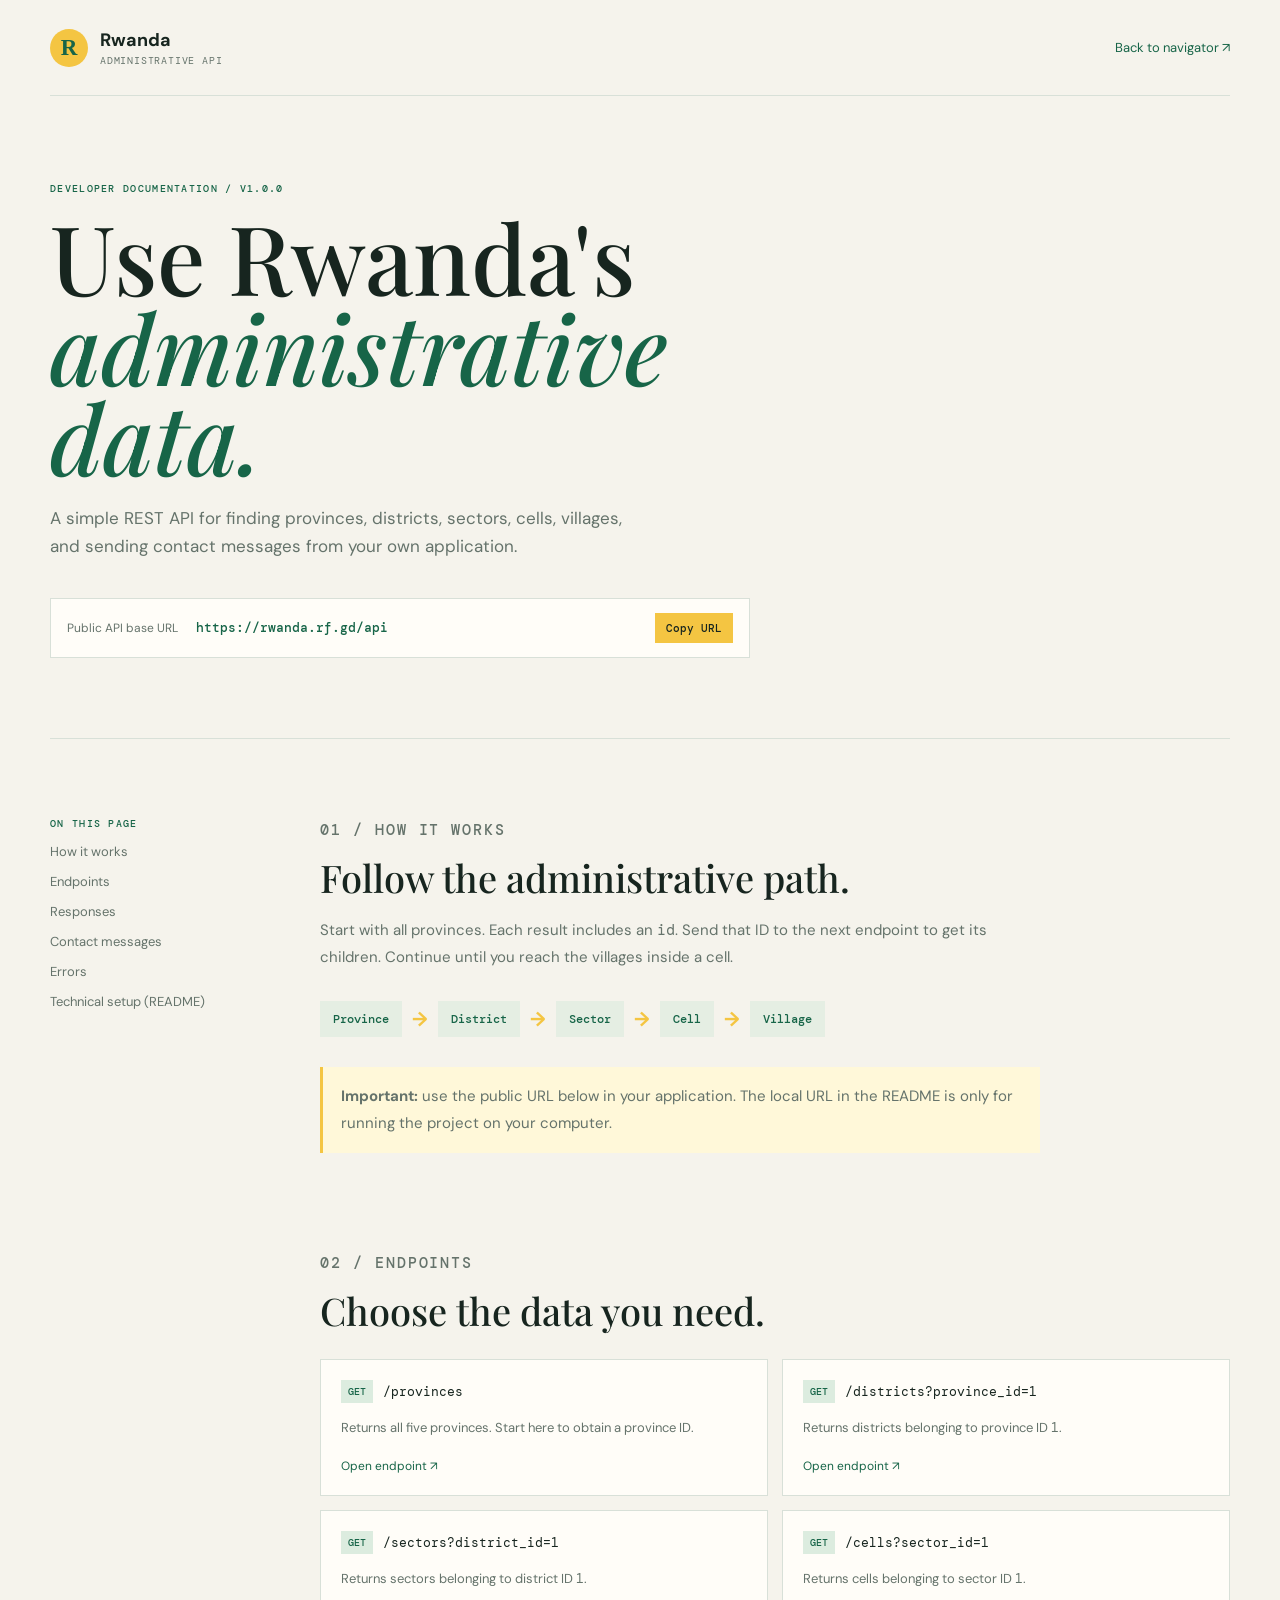
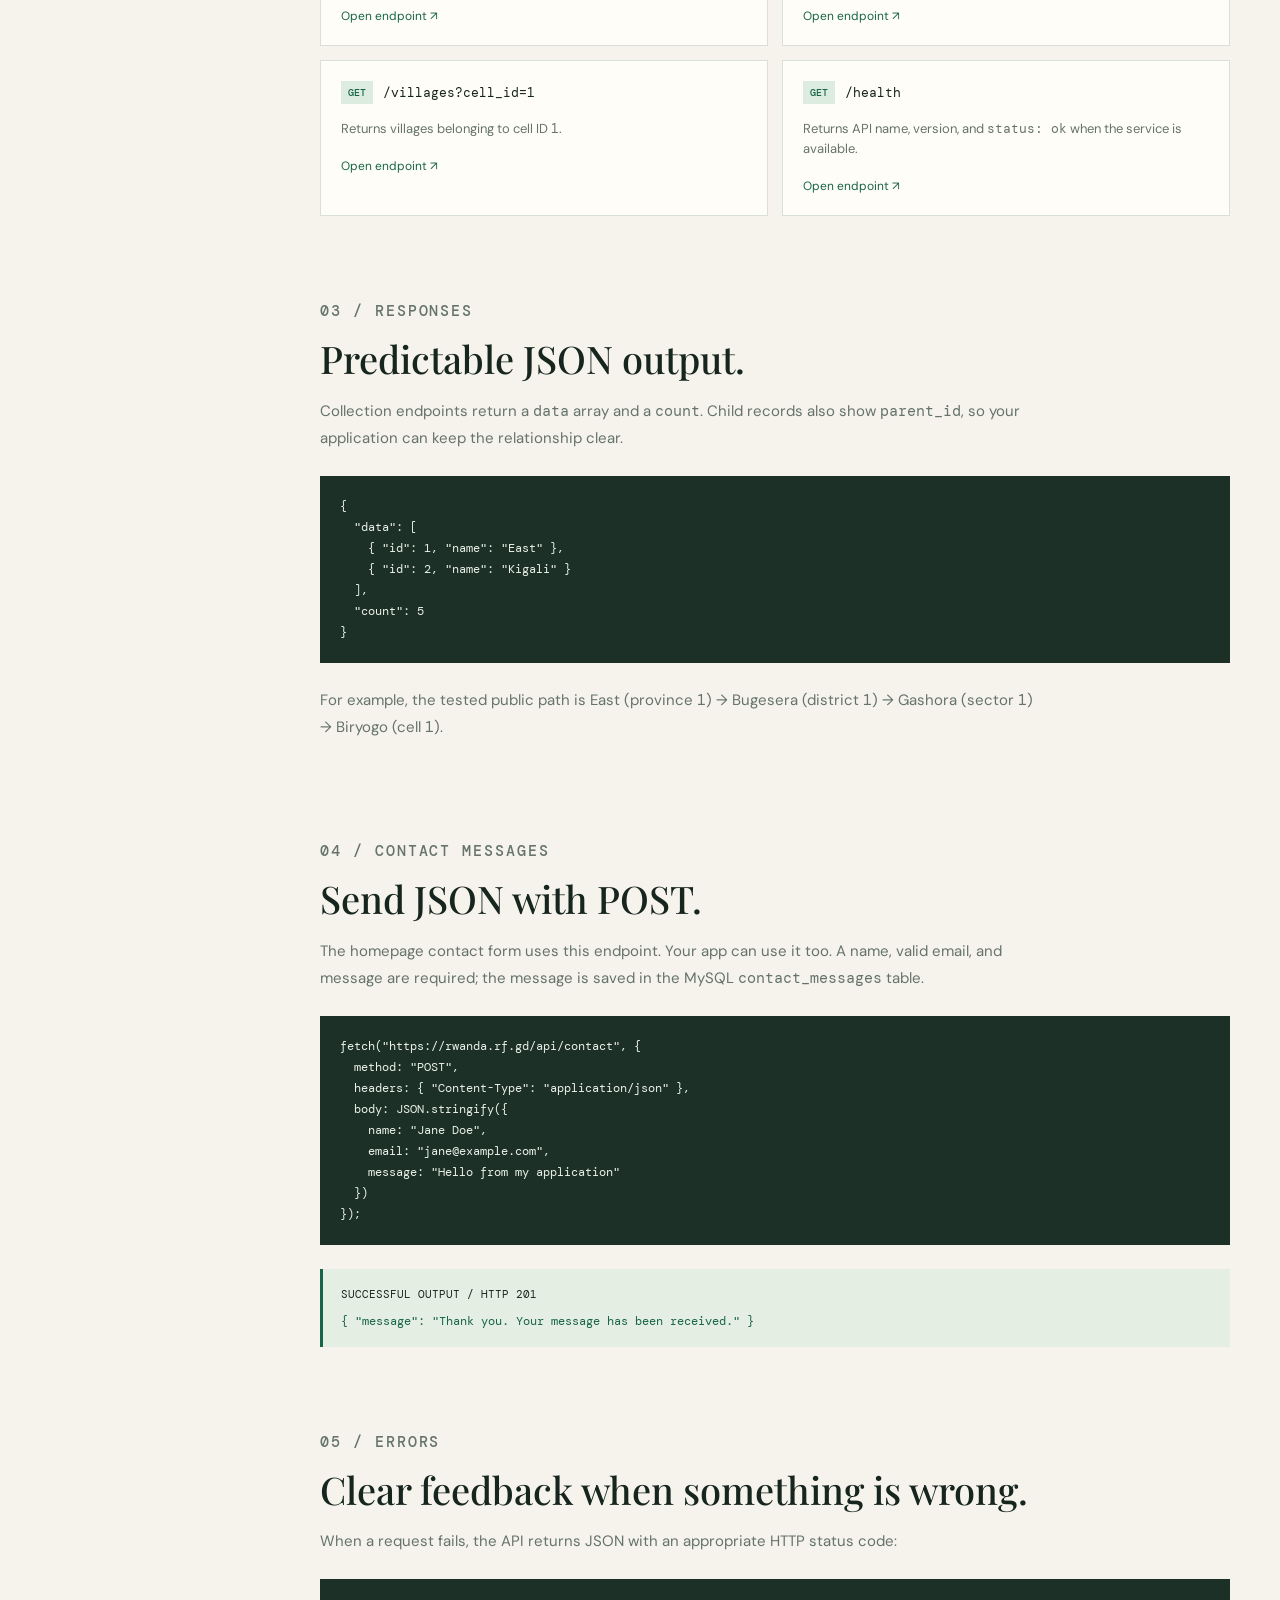
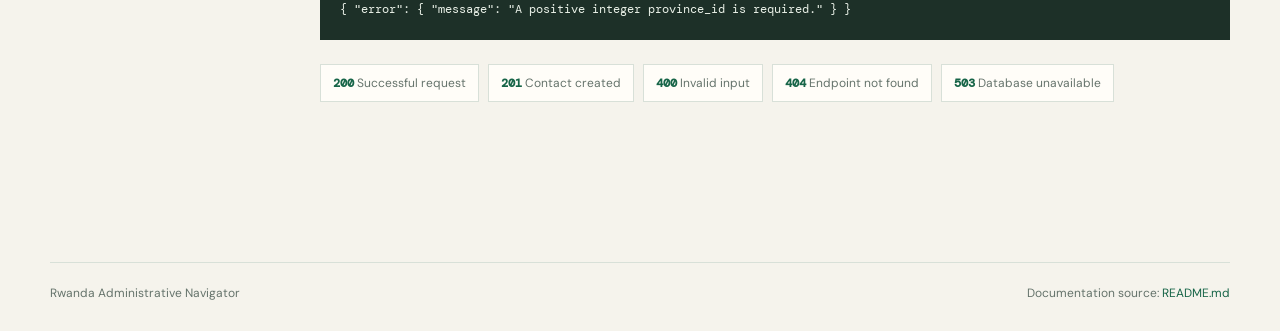
==== doc/index.html @ b4470b55 "adding documentantion" ====
<!doctype html>
<html lang="en">
  <head>
    <meta charset="UTF-8" />
    <meta name="viewport" content="width=device-width, initial-scale=1.0" />
    <meta name="description" content="Developer documentation for the Rwanda Administrative API." />
    <title>Rwanda Administrative API | Documentation</title>
    <link rel="stylesheet" href="docs.css" />
  </head>
  <body>
    <header class="site-header">
      <a class="brand" href="../index.html"><span class="brand-mark">R</span><span><strong>Rwanda</strong><small>Administrative API</small></span></a>
      <a class="back-link" href="../index.html">Back to navigator <span aria-hidden="true">↗</span></a>
    </header>

    <main>
      <section class="hero">
        <p class="eyebrow">Developer documentation / v1.0.0</p>
        <h1>Use Rwanda's<br /><em>administrative data.</em></h1>
        <p class="hero-copy">A simple REST API for finding provinces, districts, sectors, cells, villages, and sending contact messages from your own application.</p>
        <div class="base-url"><span>Public API base URL</span><code>https://rwanda.rf.gd/api</code><button type="button" id="copy-url">Copy URL</button></div>
      </section>

      <section class="content-grid">
        <aside class="toc" aria-label="Documentation navigation">
          <p class="eyebrow">On this page</p>
          <a href="#how-it-works">How it works</a>
          <a href="#endpoints">Endpoints</a>
          <a href="#responses">Responses</a>
          <a href="#contact">Contact messages</a>
          <a href="#errors">Errors</a>
          <a href="README.md">Technical setup (README)</a>
        </aside>

        <div class="docs-body">
          <section id="how-it-works" class="doc-section">
            <p class="eyebrow">01 / How it works</p>
            <h2>Follow the administrative path.</h2>
            <p>Start with all provinces. Each result includes an <code>id</code>. Send that ID to the next endpoint to get its children. Continue until you reach the villages inside a cell.</p>
            <div class="flow" aria-label="API hierarchy flow">
              <span>Province</span><b>→</b><span>District</span><b>→</b><span>Sector</span><b>→</b><span>Cell</span><b>→</b><span>Village</span>
            </div>
            <p class="note"><strong>Important:</strong> use the public URL below in your application. The local URL in the README is only for running the project on your computer.</p>
          </section>

          <section id="endpoints" class="doc-section">
            <p class="eyebrow">02 / Endpoints</p>
            <h2>Choose the data you need.</h2>
            <div class="endpoint-list">
              <article class="endpoint"><div class="endpoint-top"><span class="method get">GET</span><code>/provinces</code></div><p>Returns all five provinces. Start here to obtain a province ID.</p><a href="https://rwanda.rf.gd/api/provinces" target="_blank" rel="noopener noreferrer">Open endpoint ↗</a></article>
              <article class="endpoint"><div class="endpoint-top"><span class="method get">GET</span><code>/districts?province_id=1</code></div><p>Returns districts belonging to province ID <code>1</code>.</p><a href="https://rwanda.rf.gd/api/districts?province_id=1" target="_blank" rel="noopener noreferrer">Open endpoint ↗</a></article>
              <article class="endpoint"><div class="endpoint-top"><span class="method get">GET</span><code>/sectors?district_id=1</code></div><p>Returns sectors belonging to district ID <code>1</code>.</p><a href="https://rwanda.rf.gd/api/sectors?district_id=1" target="_blank" rel="noopener noreferrer">Open endpoint ↗</a></article>
              <article class="endpoint"><div class="endpoint-top"><span class="method get">GET</span><code>/cells?sector_id=1</code></div><p>Returns cells belonging to sector ID <code>1</code>.</p><a href="https://rwanda.rf.gd/api/cells?sector_id=1" target="_blank" rel="noopener noreferrer">Open endpoint ↗</a></article>
              <article class="endpoint"><div class="endpoint-top"><span class="method get">GET</span><code>/villages?cell_id=1</code></div><p>Returns villages belonging to cell ID <code>1</code>.</p><a href="https://rwanda.rf.gd/api/villages?cell_id=1" target="_blank" rel="noopener noreferrer">Open endpoint ↗</a></article>
              <article class="endpoint"><div class="endpoint-top"><span class="method get">GET</span><code>/health</code></div><p>Returns API name, version, and <code>status: ok</code> when the service is available.</p><a href="https://rwanda.rf.gd/api/health" target="_blank" rel="noopener noreferrer">Open endpoint ↗</a></article>
            </div>
          </section>

          <section id="responses" class="doc-section">
            <p class="eyebrow">03 / Responses</p>
            <h2>Predictable JSON output.</h2>
            <p>Collection endpoints return a <code>data</code> array and a <code>count</code>. Child records also show <code>parent_id</code>, so your application can keep the relationship clear.</p>
            <pre><code>{
  "data": [
    { "id": 1, "name": "East" },
    { "id": 2, "name": "Kigali" }
  ],
  "count": 5
}</code></pre>
            <p>For example, the tested public path is East (province <code>1</code>) → Bugesera (district <code>1</code>) → Gashora (sector <code>1</code>) → Biryogo (cell <code>1</code>).</p>
          </section>

          <section id="contact" class="doc-section">
            <p class="eyebrow">04 / Contact messages</p>
            <h2>Send JSON with POST.</h2>
            <p>The homepage contact form uses this endpoint. Your app can use it too. A name, valid email, and message are required; the message is saved in the MySQL <code>contact_messages</code> table.</p>
            <pre><code>fetch("https://rwanda.rf.gd/api/contact", {
  method: "POST",
  headers: { "Content-Type": "application/json" },
  body: JSON.stringify({
    name: "Jane Doe",
    email: "jane@example.com",
    message: "Hello from my application"
  })
});</code></pre>
            <div class="success"><strong>Successful output / HTTP 201</strong><code>{ "message": "Thank you. Your message has been received." }</code></div>
          </section>

          <section id="errors" class="doc-section">
            <p class="eyebrow">05 / Errors</p>
            <h2>Clear feedback when something is wrong.</h2>
            <p>When a request fails, the API returns JSON with an appropriate HTTP status code:</p>
            <pre><code>{ "error": { "message": "A positive integer province_id is required." } }</code></pre>
            <div class="status-list"><span><b>200</b> Successful request</span><span><b>201</b> Contact created</span><span><b>400</b> Invalid input</span><span><b>404</b> Endpoint not found</span><span><b>503</b> Database unavailable</span></div>
          </section>
        </div>
      </section>
    </main>

    <footer><span>Rwanda Administrative Navigator</span><span>Documentation source: <a href="README.md">README.md</a></span></footer>
    <script>
      const copyButton = document.getElementById("copy-url");
      copyButton.addEventListener("click", async () => {
        await navigator.clipboard.writeText("https://rwanda.rf.gd/api");
        copyButton.textContent = "Copied";
        setTimeout(() => { copyButton.textContent = "Copy URL"; }, 1600);
      });
    </script>
  </body>
</html>
---- doc/docs.css ----
@import url('https://fonts.googleapis.com/css2?family=DM+Mono:wght@400;500&family=DM+Sans:wght@400;500;700&family=Playfair+Display:ital,wght@0,500;1,500&display=swap');

:root { --ink: #17251f; --muted: #65736b; --paper: #f5f3ec; --green: #176548; --yellow: #f4c542; --line: #d8e0d8; --panel: #fffdf8; }
* { box-sizing: border-box; }
html { scroll-behavior: smooth; }
body { margin: 0; color: var(--ink); background: var(--paper); font-family: 'DM Sans', sans-serif; }
.site-header, main, footer { width: min(1180px, calc(100% - 48px)); margin: auto; }
.site-header { display: flex; justify-content: space-between; align-items: center; padding: 28px 0; border-bottom: 1px solid var(--line); }
.brand { display: flex; gap: 12px; align-items: center; color: inherit; text-decoration: none; }.brand-mark { display: grid; place-items: center; width: 38px; height: 38px; color: var(--green); background: var(--yellow); border-radius: 50%; font: 700 23px Georgia, serif; }.brand strong, .brand small { display: block; }.brand strong { font: 700 18px 'DM Sans', sans-serif; }.brand small { margin-top: 2px; color: var(--muted); font: 10px 'DM Mono', monospace; letter-spacing: .08em; text-transform: uppercase; }.back-link, .endpoint a, footer a { color: var(--green); text-decoration: none; }.back-link { font-size: 13px; }.eyebrow { margin: 0; color: var(--green); font: 500 10px 'DM Mono', monospace; letter-spacing: .13em; text-transform: uppercase; }.hero { padding: 86px 0 80px; border-bottom: 1px solid var(--line); }.hero h1 { max-width: 720px; margin: 16px 0 22px; font: 500 clamp(52px, 8vw, 96px)/.94 'Playfair Display', Georgia, serif; letter-spacing: 0; }.hero h1 em, h2 em { color: var(--green); }.hero-copy { max-width: 590px; color: var(--muted); font-size: 17px; line-height: 1.65; }.base-url { display: flex; align-items: center; gap: 18px; max-width: 700px; margin-top: 38px; padding: 14px 16px; background: var(--panel); border: 1px solid var(--line); }.base-url span { color: var(--muted); font-size: 12px; }.base-url code { flex: 1; color: var(--green); font: 500 13px 'DM Mono', monospace; }.base-url button { padding: 8px 11px; color: var(--ink); background: var(--yellow); border: 0; font: 500 11px 'DM Mono', monospace; cursor: pointer; }.content-grid { display: grid; grid-template-columns: 190px 1fr; gap: 80px; padding: 78px 0; }.toc { position: sticky; top: 24px; align-self: start; display: grid; gap: 13px; }.toc a { color: var(--muted); font-size: 13px; text-decoration: none; }.toc a:hover { color: var(--green); }.doc-section { padding: 0 0 82px; scroll-margin-top: 30px; }.doc-section h2 { margin: 13px 0 18px; font: 500 38px/1.1 'Playfair Display', Georgia, serif; }.doc-section p { max-width: 720px; color: var(--muted); font-size: 15px; line-height: 1.8; }.doc-section code, pre { font-family: 'DM Mono', monospace; }.flow { display: flex; flex-wrap: wrap; align-items: center; gap: 10px; margin: 30px 0; }.flow span { padding: 10px 13px; color: var(--green); background: #e5eee3; font: 500 12px 'DM Mono', monospace; }.flow b { color: var(--yellow); font-size: 20px; }.note { padding: 16px 18px; background: #fff8d9; border-left: 3px solid var(--yellow); }.endpoint-list { display: grid; grid-template-columns: repeat(2, 1fr); gap: 14px; margin-top: 28px; }.endpoint { padding: 20px; background: var(--panel); border: 1px solid var(--line); }.endpoint-top { display: flex; align-items: center; gap: 10px; }.method { padding: 5px 7px; font: 500 10px 'DM Mono', monospace; }.get { color: var(--green); background: #dcecdf; }.endpoint-top code { font-size: 13px; }.endpoint p { margin: 15px 0; font-size: 13px; line-height: 1.55; }.endpoint a { font-size: 12px; }.doc-section pre { overflow-x: auto; margin: 24px 0; padding: 20px; color: #eaf1e8; background: #1d3028; font-size: 12px; line-height: 1.75; }.success { display: grid; gap: 12px; padding: 18px; background: #e5eee3; border-left: 3px solid var(--green); }.success strong { font: 11px 'DM Mono', monospace; text-transform: uppercase; }.success code { color: var(--green); font-size: 12px; }.status-list { display: flex; flex-wrap: wrap; gap: 9px; }.status-list span { padding: 10px 12px; color: var(--muted); background: var(--panel); border: 1px solid var(--line); font-size: 12px; }.status-list b { color: var(--green); font-family: 'DM Mono', monospace; }footer { display: flex; justify-content: space-between; padding: 22px 0 30px; color: var(--muted); border-top: 1px solid var(--line); font-size: 12px; }
@media (max-width: 720px) { .site-header, main, footer { width: min(100% - 32px, 580px); }.site-header { padding: 20px 0; }.back-link { font-size: 11px; }.hero { padding: 60px 0 55px; }.base-url { display: block; }.base-url code { display: block; margin: 10px 0; font-size: 11px; overflow-wrap: anywhere; }.content-grid { display: block; padding: 55px 0; }.toc { position: static; display: flex; flex-wrap: wrap; gap: 10px 18px; margin-bottom: 58px; }.toc .eyebrow { width: 100%; }.endpoint-list { grid-template-columns: 1fr; }.doc-section h2 { font-size: 32px; }footer { display: block; line-height: 2; } }
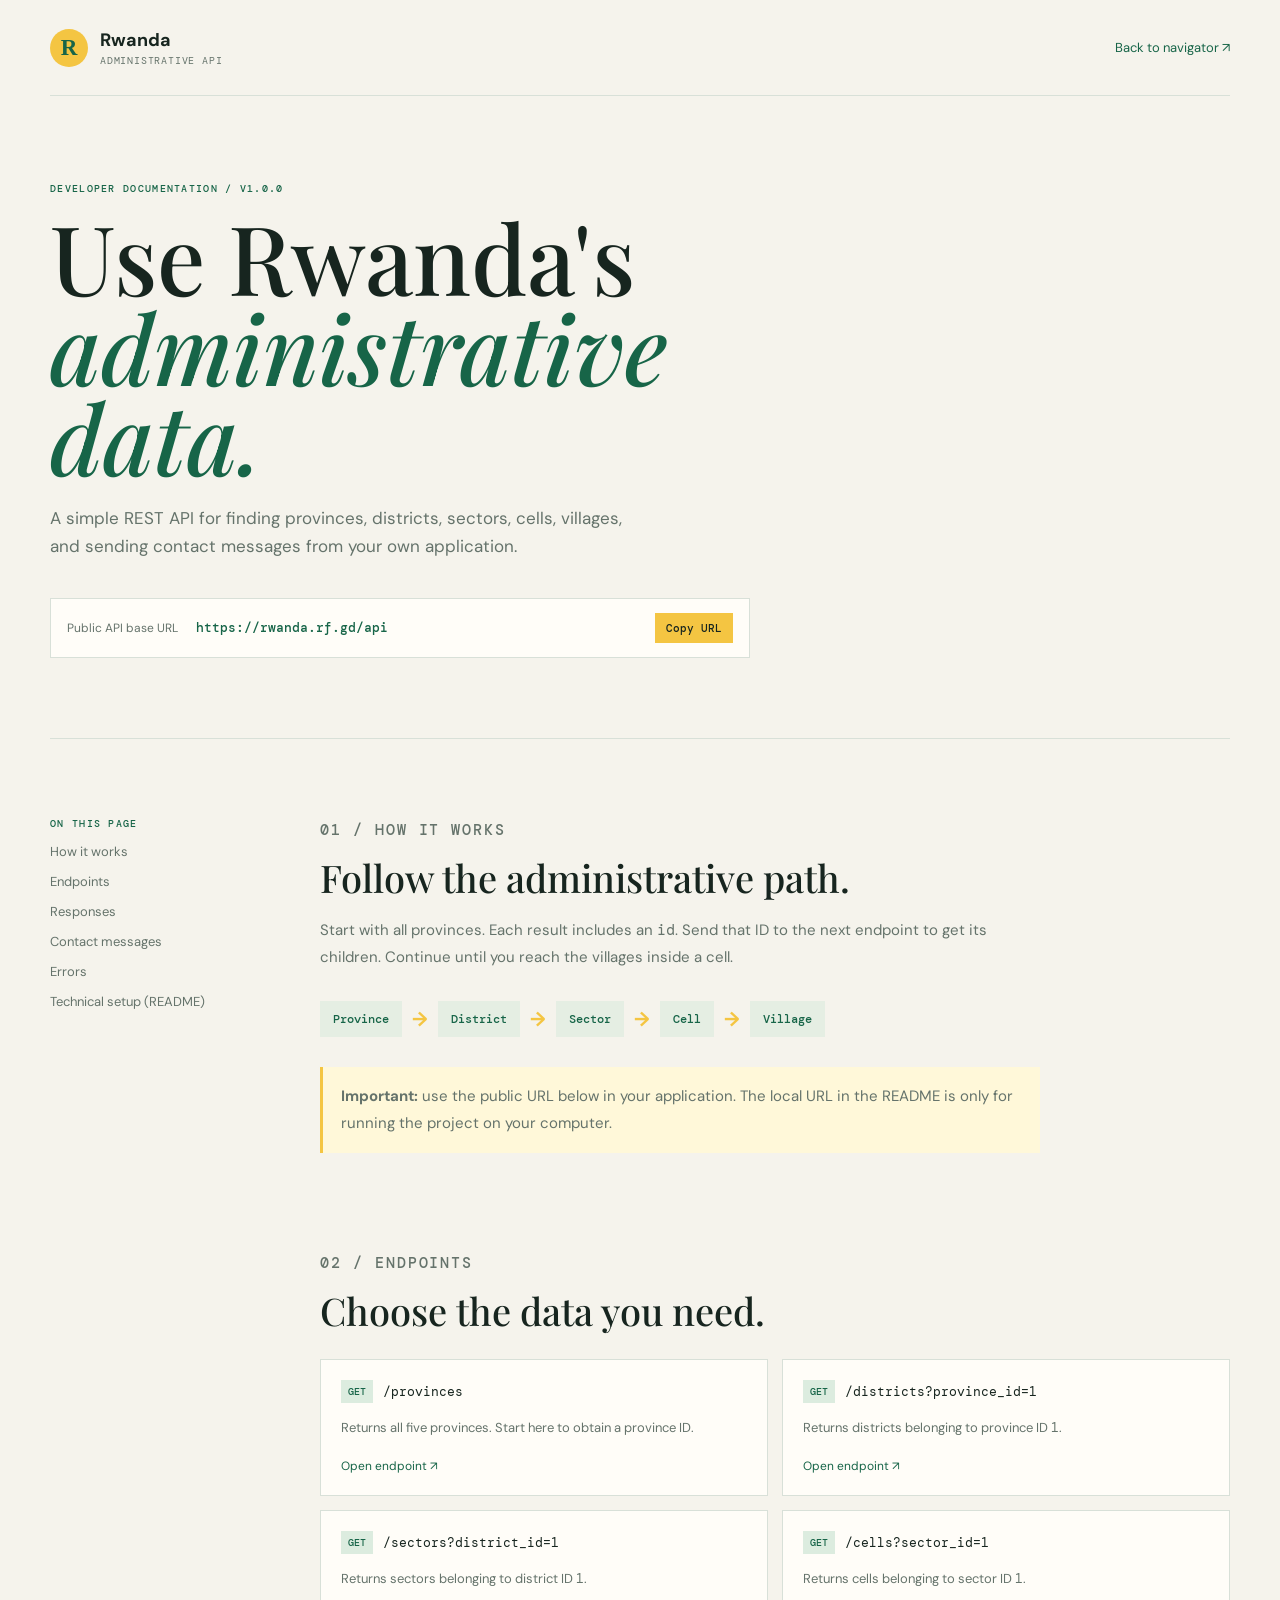
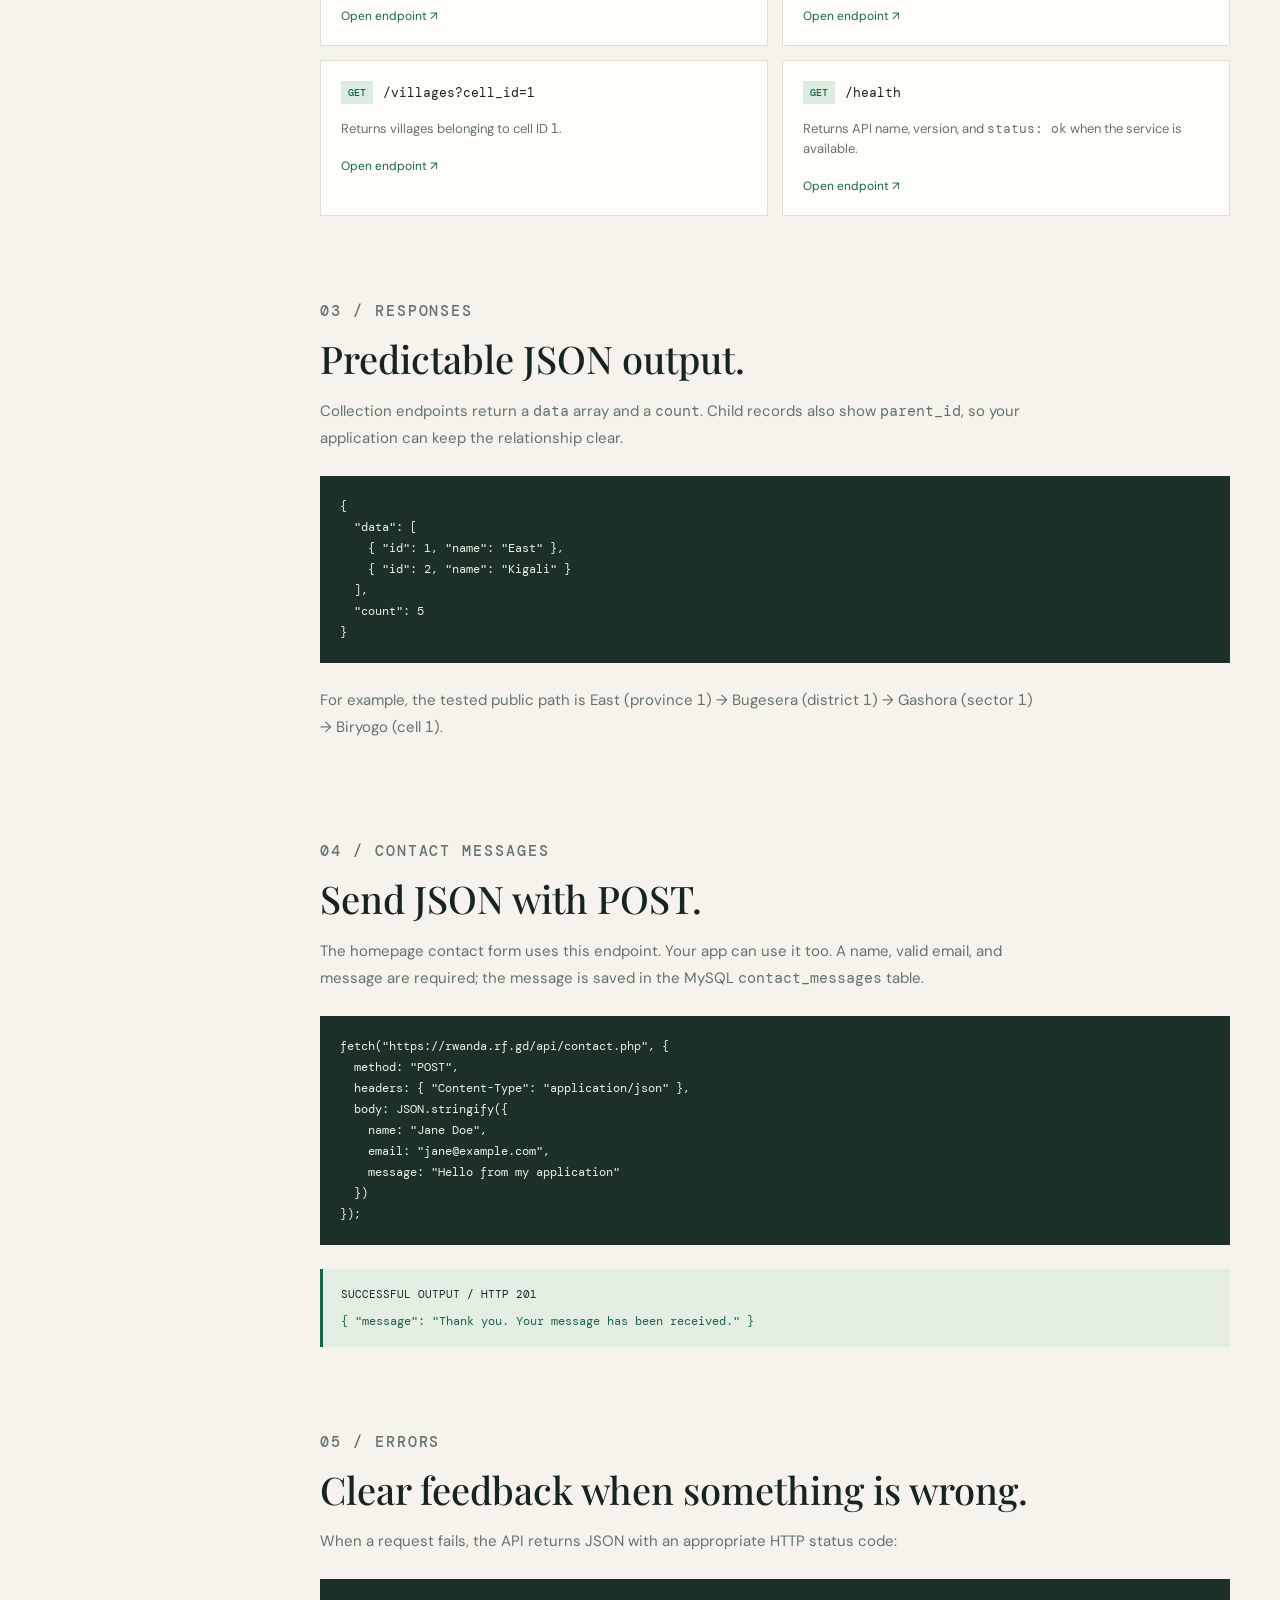
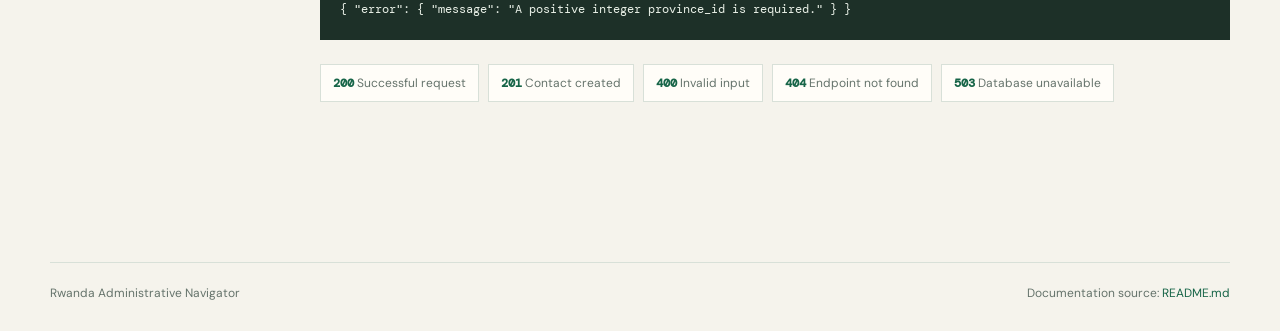
==== commit f177066c: "solving error on sending message" ====
--- a/doc/index.html
+++ b/doc/index.html
@@ -3,22 +3,38 @@
   <head>
     <meta charset="UTF-8" />
     <meta name="viewport" content="width=device-width, initial-scale=1.0" />
-    <meta name="description" content="Developer documentation for the Rwanda Administrative API." />
+    <meta
+      name="description"
+      content="Developer documentation for the Rwanda Administrative API."
+    />
     <title>Rwanda Administrative API | Documentation</title>
     <link rel="stylesheet" href="docs.css" />
   </head>
   <body>
     <header class="site-header">
-      <a class="brand" href="../index.html"><span class="brand-mark">R</span><span><strong>Rwanda</strong><small>Administrative API</small></span></a>
-      <a class="back-link" href="../index.html">Back to navigator <span aria-hidden="true">↗</span></a>
+      <a class="brand" href="../index.html"
+        ><span class="brand-mark">R</span
+        ><span
+          ><strong>Rwanda</strong><small>Administrative API</small></span
+        ></a
+      >
+      <a class="back-link" href="../index.html"
+        >Back to navigator <span aria-hidden="true">↗</span></a
+      >
     </header>
 
     <main>
       <section class="hero">
         <p class="eyebrow">Developer documentation / v1.0.0</p>
         <h1>Use Rwanda's<br /><em>administrative data.</em></h1>
-        <p class="hero-copy">A simple REST API for finding provinces, districts, sectors, cells, villages, and sending contact messages from your own application.</p>
-        <div class="base-url"><span>Public API base URL</span><code>https://rwanda.rf.gd/api</code><button type="button" id="copy-url">Copy URL</button></div>
+        <p class="hero-copy">
+          A simple REST API for finding provinces, districts, sectors, cells,
+          villages, and sending contact messages from your own application.
+        </p>
+        <div class="base-url">
+          <span>Public API base URL</span><code>https://rwanda.rf.gd/api</code
+          ><button type="button" id="copy-url">Copy URL</button>
+        </div>
       </section>
 
       <section class="content-grid">
@@ -36,30 +52,123 @@
           <section id="how-it-works" class="doc-section">
             <p class="eyebrow">01 / How it works</p>
             <h2>Follow the administrative path.</h2>
-            <p>Start with all provinces. Each result includes an <code>id</code>. Send that ID to the next endpoint to get its children. Continue until you reach the villages inside a cell.</p>
+            <p>
+              Start with all provinces. Each result includes an <code>id</code>.
+              Send that ID to the next endpoint to get its children. Continue
+              until you reach the villages inside a cell.
+            </p>
             <div class="flow" aria-label="API hierarchy flow">
-              <span>Province</span><b>→</b><span>District</span><b>→</b><span>Sector</span><b>→</b><span>Cell</span><b>→</b><span>Village</span>
-            </div>
-            <p class="note"><strong>Important:</strong> use the public URL below in your application. The local URL in the README is only for running the project on your computer.</p>
+              <span>Province</span><b>→</b><span>District</span><b>→</b
+              ><span>Sector</span><b>→</b><span>Cell</span><b>→</b
+              ><span>Village</span>
+            </div>
+            <p class="note">
+              <strong>Important:</strong> use the public URL below in your
+              application. The local URL in the README is only for running the
+              project on your computer.
+            </p>
           </section>
 
           <section id="endpoints" class="doc-section">
             <p class="eyebrow">02 / Endpoints</p>
             <h2>Choose the data you need.</h2>
             <div class="endpoint-list">
-              <article class="endpoint"><div class="endpoint-top"><span class="method get">GET</span><code>/provinces</code></div><p>Returns all five provinces. Start here to obtain a province ID.</p><a href="https://rwanda.rf.gd/api/provinces" target="_blank" rel="noopener noreferrer">Open endpoint ↗</a></article>
-              <article class="endpoint"><div class="endpoint-top"><span class="method get">GET</span><code>/districts?province_id=1</code></div><p>Returns districts belonging to province ID <code>1</code>.</p><a href="https://rwanda.rf.gd/api/districts?province_id=1" target="_blank" rel="noopener noreferrer">Open endpoint ↗</a></article>
-              <article class="endpoint"><div class="endpoint-top"><span class="method get">GET</span><code>/sectors?district_id=1</code></div><p>Returns sectors belonging to district ID <code>1</code>.</p><a href="https://rwanda.rf.gd/api/sectors?district_id=1" target="_blank" rel="noopener noreferrer">Open endpoint ↗</a></article>
-              <article class="endpoint"><div class="endpoint-top"><span class="method get">GET</span><code>/cells?sector_id=1</code></div><p>Returns cells belonging to sector ID <code>1</code>.</p><a href="https://rwanda.rf.gd/api/cells?sector_id=1" target="_blank" rel="noopener noreferrer">Open endpoint ↗</a></article>
-              <article class="endpoint"><div class="endpoint-top"><span class="method get">GET</span><code>/villages?cell_id=1</code></div><p>Returns villages belonging to cell ID <code>1</code>.</p><a href="https://rwanda.rf.gd/api/villages?cell_id=1" target="_blank" rel="noopener noreferrer">Open endpoint ↗</a></article>
-              <article class="endpoint"><div class="endpoint-top"><span class="method get">GET</span><code>/health</code></div><p>Returns API name, version, and <code>status: ok</code> when the service is available.</p><a href="https://rwanda.rf.gd/api/health" target="_blank" rel="noopener noreferrer">Open endpoint ↗</a></article>
+              <article class="endpoint">
+                <div class="endpoint-top">
+                  <span class="method get">GET</span><code>/provinces</code>
+                </div>
+                <p>
+                  Returns all five provinces. Start here to obtain a province
+                  ID.
+                </p>
+                <a
+                  href="https://rwanda.rf.gd/api/provinces"
+                  target="_blank"
+                  rel="noopener noreferrer"
+                  >Open endpoint ↗</a
+                >
+              </article>
+              <article class="endpoint">
+                <div class="endpoint-top">
+                  <span class="method get">GET</span
+                  ><code>/districts?province_id=1</code>
+                </div>
+                <p>
+                  Returns districts belonging to province ID <code>1</code>.
+                </p>
+                <a
+                  href="https://rwanda.rf.gd/api/districts?province_id=1"
+                  target="_blank"
+                  rel="noopener noreferrer"
+                  >Open endpoint ↗</a
+                >
+              </article>
+              <article class="endpoint">
+                <div class="endpoint-top">
+                  <span class="method get">GET</span
+                  ><code>/sectors?district_id=1</code>
+                </div>
+                <p>Returns sectors belonging to district ID <code>1</code>.</p>
+                <a
+                  href="https://rwanda.rf.gd/api/sectors?district_id=1"
+                  target="_blank"
+                  rel="noopener noreferrer"
+                  >Open endpoint ↗</a
+                >
+              </article>
+              <article class="endpoint">
+                <div class="endpoint-top">
+                  <span class="method get">GET</span
+                  ><code>/cells?sector_id=1</code>
+                </div>
+                <p>Returns cells belonging to sector ID <code>1</code>.</p>
+                <a
+                  href="https://rwanda.rf.gd/api/cells?sector_id=1"
+                  target="_blank"
+                  rel="noopener noreferrer"
+                  >Open endpoint ↗</a
+                >
+              </article>
+              <article class="endpoint">
+                <div class="endpoint-top">
+                  <span class="method get">GET</span
+                  ><code>/villages?cell_id=1</code>
+                </div>
+                <p>Returns villages belonging to cell ID <code>1</code>.</p>
+                <a
+                  href="https://rwanda.rf.gd/api/villages?cell_id=1"
+                  target="_blank"
+                  rel="noopener noreferrer"
+                  >Open endpoint ↗</a
+                >
+              </article>
+              <article class="endpoint">
+                <div class="endpoint-top">
+                  <span class="method get">GET</span><code>/health</code>
+                </div>
+                <p>
+                  Returns API name, version, and <code>status: ok</code> when
+                  the service is available.
+                </p>
+                <a
+                  href="https://rwanda.rf.gd/api/health"
+                  target="_blank"
+                  rel="noopener noreferrer"
+                  >Open endpoint ↗</a
+                >
+              </article>
             </div>
           </section>
 
           <section id="responses" class="doc-section">
             <p class="eyebrow">03 / Responses</p>
             <h2>Predictable JSON output.</h2>
-            <p>Collection endpoints return a <code>data</code> array and a <code>count</code>. Child records also show <code>parent_id</code>, so your application can keep the relationship clear.</p>
+            <p>
+              Collection endpoints return a <code>data</code> array and a
+              <code>count</code>. Child records also show
+              <code>parent_id</code>, so your application can keep the
+              relationship clear.
+            </p>
             <pre><code>{
   "data": [
     { "id": 1, "name": "East" },
@@ -67,14 +176,22 @@
   ],
   "count": 5
 }</code></pre>
-            <p>For example, the tested public path is East (province <code>1</code>) → Bugesera (district <code>1</code>) → Gashora (sector <code>1</code>) → Biryogo (cell <code>1</code>).</p>
+            <p>
+              For example, the tested public path is East (province
+              <code>1</code>) → Bugesera (district <code>1</code>) → Gashora
+              (sector <code>1</code>) → Biryogo (cell <code>1</code>).
+            </p>
           </section>
 
           <section id="contact" class="doc-section">
             <p class="eyebrow">04 / Contact messages</p>
             <h2>Send JSON with POST.</h2>
-            <p>The homepage contact form uses this endpoint. Your app can use it too. A name, valid email, and message are required; the message is saved in the MySQL <code>contact_messages</code> table.</p>
-            <pre><code>fetch("https://rwanda.rf.gd/api/contact", {
+            <p>
+              The homepage contact form uses this endpoint. Your app can use it
+              too. A name, valid email, and message are required; the message is
+              saved in the MySQL <code>contact_messages</code> table.
+            </p>
+            <pre><code>fetch("https://rwanda.rf.gd/api/contact.php", {
   method: "POST",
   headers: { "Content-Type": "application/json" },
   body: JSON.stringify({
@@ -83,27 +200,47 @@
     message: "Hello from my application"
   })
 });</code></pre>
-            <div class="success"><strong>Successful output / HTTP 201</strong><code>{ "message": "Thank you. Your message has been received." }</code></div>
+            <div class="success">
+              <strong>Successful output / HTTP 201</strong
+              ><code
+                >{ "message": "Thank you. Your message has been received."
+                }</code
+              >
+            </div>
           </section>
 
           <section id="errors" class="doc-section">
             <p class="eyebrow">05 / Errors</p>
             <h2>Clear feedback when something is wrong.</h2>
-            <p>When a request fails, the API returns JSON with an appropriate HTTP status code:</p>
+            <p>
+              When a request fails, the API returns JSON with an appropriate
+              HTTP status code:
+            </p>
             <pre><code>{ "error": { "message": "A positive integer province_id is required." } }</code></pre>
-            <div class="status-list"><span><b>200</b> Successful request</span><span><b>201</b> Contact created</span><span><b>400</b> Invalid input</span><span><b>404</b> Endpoint not found</span><span><b>503</b> Database unavailable</span></div>
+            <div class="status-list">
+              <span><b>200</b> Successful request</span
+              ><span><b>201</b> Contact created</span
+              ><span><b>400</b> Invalid input</span
+              ><span><b>404</b> Endpoint not found</span
+              ><span><b>503</b> Database unavailable</span>
+            </div>
           </section>
         </div>
       </section>
     </main>
 
-    <footer><span>Rwanda Administrative Navigator</span><span>Documentation source: <a href="README.md">README.md</a></span></footer>
+    <footer>
+      <span>Rwanda Administrative Navigator</span
+      ><span>Documentation source: <a href="README.md">README.md</a></span>
+    </footer>
     <script>
       const copyButton = document.getElementById("copy-url");
       copyButton.addEventListener("click", async () => {
         await navigator.clipboard.writeText("https://rwanda.rf.gd/api");
         copyButton.textContent = "Copied";
-        setTimeout(() => { copyButton.textContent = "Copy URL"; }, 1600);
+        setTimeout(() => {
+          copyButton.textContent = "Copy URL";
+        }, 1600);
       });
     </script>
   </body>
--- a/doc/docs.css
+++ b/doc/docs.css
@@ -1,10 +1,385 @@
 @import url('https://fonts.googleapis.com/css2?family=DM+Mono:wght@400;500&family=DM+Sans:wght@400;500;700&family=Playfair+Display:ital,wght@0,500;1,500&display=swap');
 
-:root { --ink: #17251f; --muted: #65736b; --paper: #f5f3ec; --green: #176548; --yellow: #f4c542; --line: #d8e0d8; --panel: #fffdf8; }
-* { box-sizing: border-box; }
-html { scroll-behavior: smooth; }
-body { margin: 0; color: var(--ink); background: var(--paper); font-family: 'DM Sans', sans-serif; }
-.site-header, main, footer { width: min(1180px, calc(100% - 48px)); margin: auto; }
-.site-header { display: flex; justify-content: space-between; align-items: center; padding: 28px 0; border-bottom: 1px solid var(--line); }
-.brand { display: flex; gap: 12px; align-items: center; color: inherit; text-decoration: none; }.brand-mark { display: grid; place-items: center; width: 38px; height: 38px; color: var(--green); background: var(--yellow); border-radius: 50%; font: 700 23px Georgia, serif; }.brand strong, .brand small { display: block; }.brand strong { font: 700 18px 'DM Sans', sans-serif; }.brand small { margin-top: 2px; color: var(--muted); font: 10px 'DM Mono', monospace; letter-spacing: .08em; text-transform: uppercase; }.back-link, .endpoint a, footer a { color: var(--green); text-decoration: none; }.back-link { font-size: 13px; }.eyebrow { margin: 0; color: var(--green); font: 500 10px 'DM Mono', monospace; letter-spacing: .13em; text-transform: uppercase; }.hero { padding: 86px 0 80px; border-bottom: 1px solid var(--line); }.hero h1 { max-width: 720px; margin: 16px 0 22px; font: 500 clamp(52px, 8vw, 96px)/.94 'Playfair Display', Georgia, serif; letter-spacing: 0; }.hero h1 em, h2 em { color: var(--green); }.hero-copy { max-width: 590px; color: var(--muted); font-size: 17px; line-height: 1.65; }.base-url { display: flex; align-items: center; gap: 18px; max-width: 700px; margin-top: 38px; padding: 14px 16px; background: var(--panel); border: 1px solid var(--line); }.base-url span { color: var(--muted); font-size: 12px; }.base-url code { flex: 1; color: var(--green); font: 500 13px 'DM Mono', monospace; }.base-url button { padding: 8px 11px; color: var(--ink); background: var(--yellow); border: 0; font: 500 11px 'DM Mono', monospace; cursor: pointer; }.content-grid { display: grid; grid-template-columns: 190px 1fr; gap: 80px; padding: 78px 0; }.toc { position: sticky; top: 24px; align-self: start; display: grid; gap: 13px; }.toc a { color: var(--muted); font-size: 13px; text-decoration: none; }.toc a:hover { color: var(--green); }.doc-section { padding: 0 0 82px; scroll-margin-top: 30px; }.doc-section h2 { margin: 13px 0 18px; font: 500 38px/1.1 'Playfair Display', Georgia, serif; }.doc-section p { max-width: 720px; color: var(--muted); font-size: 15px; line-height: 1.8; }.doc-section code, pre { font-family: 'DM Mono', monospace; }.flow { display: flex; flex-wrap: wrap; align-items: center; gap: 10px; margin: 30px 0; }.flow span { padding: 10px 13px; color: var(--green); background: #e5eee3; font: 500 12px 'DM Mono', monospace; }.flow b { color: var(--yellow); font-size: 20px; }.note { padding: 16px 18px; background: #fff8d9; border-left: 3px solid var(--yellow); }.endpoint-list { display: grid; grid-template-columns: repeat(2, 1fr); gap: 14px; margin-top: 28px; }.endpoint { padding: 20px; background: var(--panel); border: 1px solid var(--line); }.endpoint-top { display: flex; align-items: center; gap: 10px; }.method { padding: 5px 7px; font: 500 10px 'DM Mono', monospace; }.get { color: var(--green); background: #dcecdf; }.endpoint-top code { font-size: 13px; }.endpoint p { margin: 15px 0; font-size: 13px; line-height: 1.55; }.endpoint a { font-size: 12px; }.doc-section pre { overflow-x: auto; margin: 24px 0; padding: 20px; color: #eaf1e8; background: #1d3028; font-size: 12px; line-height: 1.75; }.success { display: grid; gap: 12px; padding: 18px; background: #e5eee3; border-left: 3px solid var(--green); }.success strong { font: 11px 'DM Mono', monospace; text-transform: uppercase; }.success code { color: var(--green); font-size: 12px; }.status-list { display: flex; flex-wrap: wrap; gap: 9px; }.status-list span { padding: 10px 12px; color: var(--muted); background: var(--panel); border: 1px solid var(--line); font-size: 12px; }.status-list b { color: var(--green); font-family: 'DM Mono', monospace; }footer { display: flex; justify-content: space-between; padding: 22px 0 30px; color: var(--muted); border-top: 1px solid var(--line); font-size: 12px; }
-@media (max-width: 720px) { .site-header, main, footer { width: min(100% - 32px, 580px); }.site-header { padding: 20px 0; }.back-link { font-size: 11px; }.hero { padding: 60px 0 55px; }.base-url { display: block; }.base-url code { display: block; margin: 10px 0; font-size: 11px; overflow-wrap: anywhere; }.content-grid { display: block; padding: 55px 0; }.toc { position: static; display: flex; flex-wrap: wrap; gap: 10px 18px; margin-bottom: 58px; }.toc .eyebrow { width: 100%; }.endpoint-list { grid-template-columns: 1fr; }.doc-section h2 { font-size: 32px; }footer { display: block; line-height: 2; } }
+:root {
+    --ink: #17251f;
+    --muted: #65736b;
+    --paper: #f5f3ec;
+    --green: #176548;
+    --yellow: #f4c542;
+    --line: #d8e0d8;
+    --panel: #fffdf8;
+}
+
+* {
+    box-sizing: border-box;
+}
+
+html {
+    scroll-behavior: smooth;
+}
+
+body {
+    margin: 0;
+    color: var(--ink);
+    background: var(--paper);
+    font-family: 'DM Sans', sans-serif;
+}
+
+.site-header,
+main,
+footer {
+    width: min(1180px, calc(100% - 48px));
+    margin: auto;
+}
+
+.site-header {
+    display: flex;
+    justify-content: space-between;
+    align-items: center;
+    padding: 28px 0;
+    border-bottom: 1px solid var(--line);
+}
+
+.brand {
+    display: flex;
+    gap: 12px;
+    align-items: center;
+    color: inherit;
+    text-decoration: none;
+}
+
+.brand-mark {
+    display: grid;
+    place-items: center;
+    width: 38px;
+    height: 38px;
+    color: var(--green);
+    background: var(--yellow);
+    border-radius: 50%;
+    font: 700 23px Georgia, serif;
+}
+
+.brand strong,
+.brand small {
+    display: block;
+}
+
+.brand strong {
+    font: 700 18px 'DM Sans', sans-serif;
+}
+
+.brand small {
+    margin-top: 2px;
+    color: var(--muted);
+    font: 10px 'DM Mono', monospace;
+    letter-spacing: .08em;
+    text-transform: uppercase;
+}
+
+.back-link,
+.endpoint a,
+footer a {
+    color: var(--green);
+    text-decoration: none;
+}
+
+.back-link {
+    font-size: 13px;
+}
+
+.eyebrow {
+    margin: 0;
+    color: var(--green);
+    font: 500 10px 'DM Mono', monospace;
+    letter-spacing: .13em;
+    text-transform: uppercase;
+}
+
+.hero {
+    padding: 86px 0 80px;
+    border-bottom: 1px solid var(--line);
+}
+
+.hero h1 {
+    max-width: 720px;
+    margin: 16px 0 22px;
+    font: 500 clamp(52px, 8vw, 96px)/.94 'Playfair Display', Georgia, serif;
+    letter-spacing: 0;
+}
+
+.hero h1 em,
+h2 em {
+    color: var(--green);
+}
+
+.hero-copy {
+    max-width: 590px;
+    color: var(--muted);
+    font-size: 17px;
+    line-height: 1.65;
+}
+
+.base-url {
+    display: flex;
+    align-items: center;
+    gap: 18px;
+    max-width: 700px;
+    margin-top: 38px;
+    padding: 14px 16px;
+    background: var(--panel);
+    border: 1px solid var(--line);
+}
+
+.base-url span {
+    color: var(--muted);
+    font-size: 12px;
+}
+
+.base-url code {
+    flex: 1;
+    color: var(--green);
+    font: 500 13px 'DM Mono', monospace;
+}
+
+.base-url button {
+    padding: 8px 11px;
+    color: var(--ink);
+    background: var(--yellow);
+    border: 0;
+    font: 500 11px 'DM Mono', monospace;
+    cursor: pointer;
+}
+
+.content-grid {
+    display: grid;
+    grid-template-columns: 190px 1fr;
+    gap: 80px;
+    padding: 78px 0;
+}
+
+.toc {
+    position: sticky;
+    top: 24px;
+    align-self: start;
+    display: grid;
+    gap: 13px;
+}
+
+.toc a {
+    color: var(--muted);
+    font-size: 13px;
+    text-decoration: none;
+}
+
+.toc a:hover {
+    color: var(--green);
+}
+
+.doc-section {
+    padding: 0 0 82px;
+    scroll-margin-top: 30px;
+}
+
+.doc-section h2 {
+    margin: 13px 0 18px;
+    font: 500 38px/1.1 'Playfair Display', Georgia, serif;
+}
+
+.doc-section p {
+    max-width: 720px;
+    color: var(--muted);
+    font-size: 15px;
+    line-height: 1.8;
+}
+
+.doc-section code,
+pre {
+    font-family: 'DM Mono', monospace;
+}
+
+.flow {
+    display: flex;
+    flex-wrap: wrap;
+    align-items: center;
+    gap: 10px;
+    margin: 30px 0;
+}
+
+.flow span {
+    padding: 10px 13px;
+    color: var(--green);
+    background: #e5eee3;
+    font: 500 12px 'DM Mono', monospace;
+}
+
+.flow b {
+    color: var(--yellow);
+    font-size: 20px;
+}
+
+.note {
+    padding: 16px 18px;
+    background: #fff8d9;
+    border-left: 3px solid var(--yellow);
+}
+
+.endpoint-list {
+    display: grid;
+    grid-template-columns: repeat(2, 1fr);
+    gap: 14px;
+    margin-top: 28px;
+}
+
+.endpoint {
+    padding: 20px;
+    background: var(--panel);
+    border: 1px solid var(--line);
+}
+
+.endpoint-top {
+    display: flex;
+    align-items: center;
+    gap: 10px;
+}
+
+.method {
+    padding: 5px 7px;
+    font: 500 10px 'DM Mono', monospace;
+}
+
+.get {
+    color: var(--green);
+    background: #dcecdf;
+}
+
+.endpoint-top code {
+    font-size: 13px;
+}
+
+.endpoint p {
+    margin: 15px 0;
+    font-size: 13px;
+    line-height: 1.55;
+}
+
+.endpoint a {
+    font-size: 12px;
+}
+
+.doc-section pre {
+    overflow-x: auto;
+    margin: 24px 0;
+    padding: 20px;
+    color: #eaf1e8;
+    background: #1d3028;
+    font-size: 12px;
+    line-height: 1.75;
+}
+
+.success {
+    display: grid;
+    gap: 12px;
+    padding: 18px;
+    background: #e5eee3;
+    border-left: 3px solid var(--green);
+}
+
+.success strong {
+    font: 11px 'DM Mono', monospace;
+    text-transform: uppercase;
+}
+
+.success code {
+    color: var(--green);
+    font-size: 12px;
+}
+
+.status-list {
+    display: flex;
+    flex-wrap: wrap;
+    gap: 9px;
+}
+
+.status-list span {
+    padding: 10px 12px;
+    color: var(--muted);
+    background: var(--panel);
+    border: 1px solid var(--line);
+    font-size: 12px;
+}
+
+.status-list b {
+    color: var(--green);
+    font-family: 'DM Mono', monospace;
+}
+
+footer {
+    display: flex;
+    justify-content: space-between;
+    padding: 22px 0 30px;
+    color: var(--muted);
+    border-top: 1px solid var(--line);
+    font-size: 12px;
+}
+
+@media (max-width: 720px) {
+
+    .site-header,
+    main,
+    footer {
+        width: min(100% - 32px, 580px);
+    }
+
+    .site-header {
+        padding: 20px 0;
+    }
+
+    .back-link {
+        font-size: 11px;
+    }
+
+    .hero {
+        padding: 60px 0 55px;
+    }
+
+    .base-url {
+        display: block;
+    }
+
+    .base-url code {
+        display: block;
+        margin: 10px 0;
+        font-size: 11px;
+        overflow-wrap: anywhere;
+    }
+
+    .content-grid {
+        display: block;
+        padding: 55px 0;
+    }
+
+    .toc {
+        position: static;
+        display: flex;
+        flex-wrap: wrap;
+        gap: 10px 18px;
+        margin-bottom: 58px;
+    }
+
+    .toc .eyebrow {
+        width: 100%;
+    }
+
+    .endpoint-list {
+        grid-template-columns: 1fr;
+    }
+
+    .doc-section h2 {
+        font-size: 32px;
+    }
+
+    footer {
+        display: block;
+        line-height: 2;
+    }
+}
